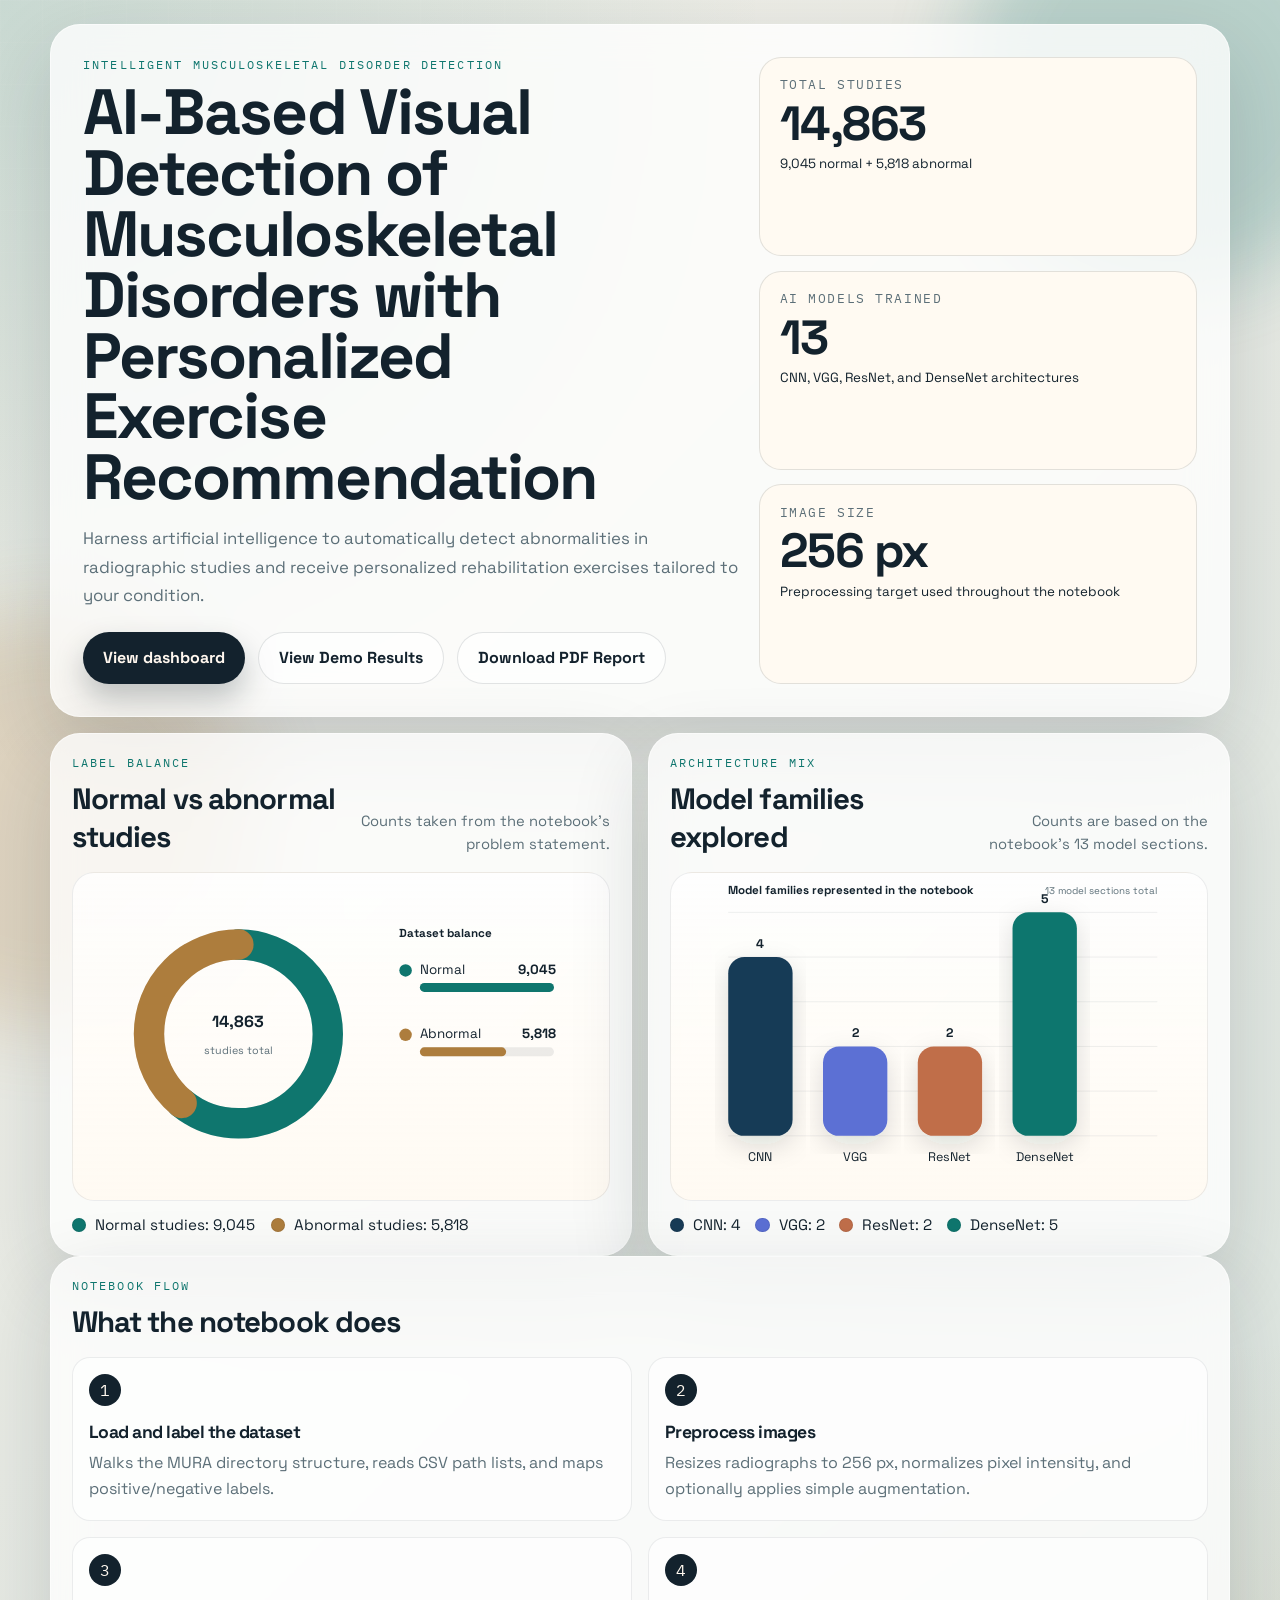
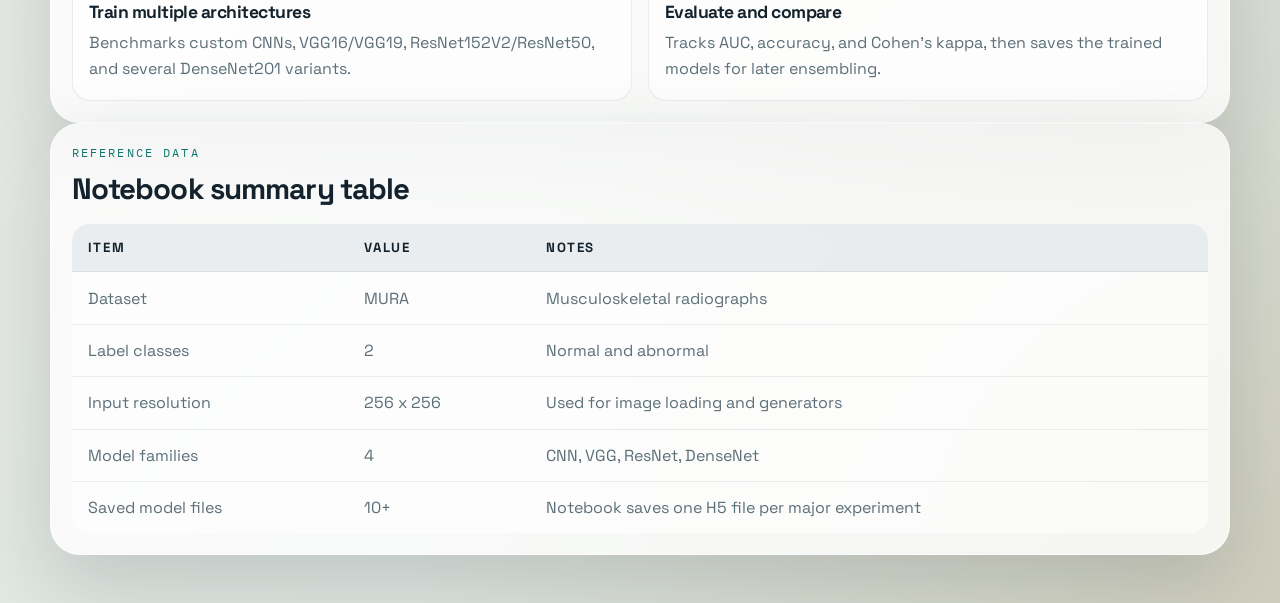
==== index.html @ 6885097f "first commit" ====
<!DOCTYPE html>
<html lang="en">
  <head>
    <meta charset="UTF-8" />
    <meta name="viewport" content="width=device-width, initial-scale=1.0" />
    <title>AI-Based Visual Detection of Musculoskeletal Disorders</title>
    <meta
      name="description"
      content="AI-powered detection and personalized exercise recommendations for musculoskeletal disorders using radiograph analysis."
    />
    <link rel="preconnect" href="https://fonts.googleapis.com" />
    <link rel="preconnect" href="https://fonts.gstatic.com" crossorigin />
    <link
      href="https://fonts.googleapis.com/css2?family=Space+Grotesk:wght@400;500;700&family=IBM+Plex+Mono:wght@400;500&display=swap"
      rel="stylesheet"
    />
    <link rel="stylesheet" href="styles.css" />
  </head>
  <body>
    <div class="ambient ambient-a"></div>
    <div class="ambient ambient-b"></div>

    <main class="page-shell">
      <section class="hero panel">
        <div class="hero-copy">
          <p class="eyebrow">Intelligent musculoskeletal disorder detection</p>
          <h1>AI-Based Visual Detection of Musculoskeletal Disorders with Personalized Exercise Recommendation</h1>
          <p class="lede">
            Harness artificial intelligence to automatically detect abnormalities in radiographic studies
            and receive personalized rehabilitation exercises tailored to your condition.
          </p>

          <div class="hero-actions">
            <a class="button button-primary" href="#dashboard">View dashboard</a>
            <a class="button button-secondary" href="demo-results.html">
              View Demo Results
            </a>
            <a class="button button-secondary" href="assets/mura-corrected-report.pdf" download>
              Download PDF Report
            </a>
          </div>
        </div>

        <div class="hero-stats" aria-label="Dataset summary">
          <article class="stat-card">
            <span>Total studies</span>
            <strong>14,863</strong>
            <small>9,045 normal + 5,818 abnormal</small>
          </article>
          <article class="stat-card">
            <span>AI models trained</span>
            <strong>13</strong>
            <small>CNN, VGG, ResNet, and DenseNet architectures</small>
          </article>
          <article class="stat-card">
            <span>Image size</span>
            <strong>256 px</strong>
            <small>Preprocessing target used throughout the notebook</small>
          </article>
        </div>
      </section>

      <section id="dashboard" class="dashboard-grid">
        <article class="panel chart-panel">
          <div class="panel-head">
            <div>
              <p class="eyebrow">Label balance</p>
              <h2>Normal vs abnormal studies</h2>
            </div>
            <p class="panel-note">Counts taken from the notebook’s problem statement.</p>
          </div>
          <div id="labelChart" class="chart-slot"></div>
          <ul class="legend">
            <li><span class="swatch swatch-normal"></span>Normal studies: 9,045</li>
            <li><span class="swatch swatch-abnormal"></span>Abnormal studies: 5,818</li>
          </ul>
        </article>

        <article class="panel chart-panel">
          <div class="panel-head">
            <div>
              <p class="eyebrow">Architecture mix</p>
              <h2>Model families explored</h2>
            </div>
            <p class="panel-note">Counts are based on the notebook’s 13 model sections.</p>
          </div>
          <div id="modelChart" class="chart-slot"></div>
          <ul class="legend legend-compact">
            <li><span class="swatch swatch-cnn"></span>CNN: 4</li>
            <li><span class="swatch swatch-vgg"></span>VGG: 2</li>
            <li><span class="swatch swatch-resnet"></span>ResNet: 2</li>
            <li><span class="swatch swatch-densenet"></span>DenseNet: 5</li>
          </ul>
        </article>
      </section>

      <section class="panel content-panel">
        <div class="panel-head">
          <div>
            <p class="eyebrow">Notebook flow</p>
            <h2>What the notebook does</h2>
          </div>
        </div>

        <div class="timeline">
          <article>
            <span>1</span>
            <h3>Load and label the dataset</h3>
            <p>Walks the MURA directory structure, reads CSV path lists, and maps positive/negative labels.</p>
          </article>
          <article>
            <span>2</span>
            <h3>Preprocess images</h3>
            <p>Resizes radiographs to 256 px, normalizes pixel intensity, and optionally applies simple augmentation.</p>
          </article>
          <article>
            <span>3</span>
            <h3>Train multiple architectures</h3>
            <p>Benchmarks custom CNNs, VGG16/VGG19, ResNet152V2/ResNet50, and several DenseNet201 variants.</p>
          </article>
          <article>
            <span>4</span>
            <h3>Evaluate and compare</h3>
            <p>Tracks AUC, accuracy, and Cohen’s kappa, then saves the trained models for later ensembling.</p>
          </article>
        </div>
      </section>

      <section class="panel content-panel">
        <div class="panel-head">
          <div>
            <p class="eyebrow">Reference data</p>
            <h2>Notebook summary table</h2>
          </div>
        </div>

        <div class="table-wrap">
          <table>
            <thead>
              <tr>
                <th>Item</th>
                <th>Value</th>
                <th>Notes</th>
              </tr>
            </thead>
            <tbody>
              <tr>
                <td>Dataset</td>
                <td>MURA</td>
                <td>Musculoskeletal radiographs</td>
              </tr>
              <tr>
                <td>Label classes</td>
                <td>2</td>
                <td>Normal and abnormal</td>
              </tr>
              <tr>
                <td>Input resolution</td>
                <td>256 x 256</td>
                <td>Used for image loading and generators</td>
              </tr>
              <tr>
                <td>Model families</td>
                <td>4</td>
                <td>CNN, VGG, ResNet, DenseNet</td>
              </tr>
              <tr>
                <td>Saved model files</td>
                <td>10+</td>
                <td>Notebook saves one H5 file per major experiment</td>
              </tr>
            </tbody>
          </table>
        </div>
      </section>
    </main>

    <script src="script.js"></script>
  </body>
</html>
---- styles.css ----
:root {
  color-scheme: light;
  --bg: #f2efe8;
  --bg-deep: #d8e3de;
  --panel: rgba(255, 255, 255, 0.78);
  --panel-solid: #fffaf2;
  --text: #13222d;
  --muted: #5c6f78;
  --line: rgba(19, 34, 45, 0.12);
  --accent: #0f766e;
  --accent-2: #ad7d3d;
  --accent-3: #183b56;
  --shadow: 0 30px 80px rgba(18, 34, 45, 0.16);
  --radius-xl: 30px;
  --radius-lg: 22px;
  --radius-md: 16px;
}

* {
  box-sizing: border-box;
}

html {
  scroll-behavior: smooth;
}

body {
  margin: 0;
  min-height: 100vh;
  color: var(--text);
  font-family: "Space Grotesk", "Trebuchet MS", sans-serif;
  background:
    radial-gradient(circle at top left, rgba(15, 118, 110, 0.18), transparent 30%),
    radial-gradient(circle at bottom right, rgba(173, 125, 61, 0.2), transparent 34%),
    linear-gradient(135deg, var(--bg) 0%, var(--bg-deep) 100%);
}

body::before {
  content: "";
  position: fixed;
  inset: 0;
  pointer-events: none;
  background-image: linear-gradient(rgba(255, 255, 255, 0.2) 1px, transparent 1px),
    linear-gradient(90deg, rgba(255, 255, 255, 0.18) 1px, transparent 1px);
  background-size: 42px 42px;
  mask-image: linear-gradient(to bottom, rgba(0, 0, 0, 0.24), transparent 80%);
}

.ambient {
  position: fixed;
  width: 26rem;
  height: 26rem;
  border-radius: 50%;
  filter: blur(40px);
  opacity: 0.22;
  pointer-events: none;
  animation: float 18s ease-in-out infinite;
}

.ambient-a {
  top: -8rem;
  right: -6rem;
  background: #0f766e;
}

.ambient-b {
  left: -10rem;
  bottom: -8rem;
  background: #ad7d3d;
  animation-delay: -6s;
}

.page-shell {
  width: min(1180px, calc(100vw - 2rem));
  margin: 0 auto;
  padding: 1.5rem 0 3rem;
  position: relative;
  z-index: 1;
}

.panel {
  background: var(--panel);
  backdrop-filter: blur(18px);
  border: 1px solid rgba(255, 255, 255, 0.5);
  box-shadow: var(--shadow);
}

.hero {
  display: grid;
  grid-template-columns: 1.35fr 0.9fr;
  gap: 1.25rem;
  padding: clamp(1.25rem, 2.8vw, 2rem);
  border-radius: var(--radius-xl);
  overflow: hidden;
}

.hero-copy h1,
.panel h2,
.timeline h3,
table th,
.stat-card strong {
  letter-spacing: -0.03em;
}

.eyebrow {
  margin: 0 0 0.65rem;
  text-transform: uppercase;
  letter-spacing: 0.18em;
  font-size: 0.74rem;
  color: var(--accent);
  font-family: "IBM Plex Mono", monospace;
}

.hero-copy h1 {
  margin: 0;
  font-size: clamp(2.6rem, 5vw, 5rem);
  line-height: 0.95;
  max-width: 12ch;
}

.lede {
  max-width: 60ch;
  font-size: 1.05rem;
  line-height: 1.7;
  color: var(--muted);
  margin: 1rem 0 1.4rem;
}

.hero-actions {
  display: flex;
  flex-wrap: wrap;
  gap: 0.8rem;
}

.button {
  display: inline-flex;
  align-items: center;
  justify-content: center;
  padding: 0.9rem 1.25rem;
  border-radius: 999px;
  text-decoration: none;
  font-weight: 700;
  transition: transform 160ms ease, box-shadow 160ms ease, background 160ms ease;
}

.button:hover {
  transform: translateY(-2px);
}

.button-primary {
  background: var(--text);
  color: #fff7ee;
  box-shadow: 0 15px 30px rgba(19, 34, 45, 0.25);
}

.button-secondary {
  background: rgba(255, 255, 255, 0.6);
  color: var(--text);
  border: 1px solid var(--line);
}

.hero-stats {
  display: grid;
  gap: 0.9rem;
}

.stat-card {
  border-radius: var(--radius-lg);
  background: var(--panel-solid);
  border: 1px solid var(--line);
  padding: 1.15rem 1.2rem;
}

.stat-card span,
.panel-note,
.timeline p,
.table-wrap td {
  color: var(--muted);
}

.stat-card span {
  display: block;
  font-size: 0.82rem;
  margin-bottom: 0.4rem;
  text-transform: uppercase;
  letter-spacing: 0.12em;
  font-family: "IBM Plex Mono", monospace;
}

.stat-card strong {
  display: block;
  font-size: clamp(2rem, 4vw, 3rem);
  line-height: 1;
}

.stat-card small {
  display: block;
  margin-top: 0.4rem;
  line-height: 1.5;
}

.dashboard-grid {
  display: grid;
  grid-template-columns: repeat(2, minmax(0, 1fr));
  gap: 1rem;
  margin-top: 1rem;
}

.chart-panel,
.content-panel {
  border-radius: var(--radius-xl);
  padding: 1.3rem;
}

.panel-head {
  display: flex;
  justify-content: space-between;
  gap: 1rem;
  align-items: end;
  margin-bottom: 1rem;
}

.panel-head h2 {
  margin: 0;
  font-size: clamp(1.4rem, 2.3vw, 2rem);
}

.panel-note {
  margin: 0;
  max-width: 28ch;
  line-height: 1.55;
  font-size: 0.92rem;
  text-align: right;
}

.chart-slot {
  min-height: 320px;
  border-radius: 22px;
  background: linear-gradient(180deg, rgba(255, 255, 255, 0.78), rgba(255, 250, 242, 0.96));
  border: 1px solid rgba(19, 34, 45, 0.08);
  overflow: hidden;
}

.legend {
  display: flex;
  flex-wrap: wrap;
  gap: 0.85rem 1rem;
  list-style: none;
  padding: 0.9rem 0 0;
  margin: 0;
  font-size: 0.95rem;
}

.legend li {
  display: inline-flex;
  align-items: center;
  gap: 0.55rem;
}

.swatch {
  width: 0.9rem;
  height: 0.9rem;
  border-radius: 999px;
  box-shadow: inset 0 0 0 1px rgba(0, 0, 0, 0.08);
}

.swatch-normal {
  background: #0f766e;
}

.swatch-abnormal {
  background: #ad7d3d;
}

.swatch-cnn {
  background: #183b56;
}

.swatch-vgg {
  background: #5b6fd4;
}

.swatch-resnet {
  background: #c06e4a;
}

.swatch-densenet {
  background: #0f766e;
}

.legend-compact {
  gap: 0.6rem 0.9rem;
}

.timeline {
  display: grid;
  grid-template-columns: repeat(2, minmax(0, 1fr));
  gap: 1rem;
}

.timeline article {
  padding: 1rem 1rem 1.1rem;
  border-radius: 18px;
  background: rgba(255, 255, 255, 0.62);
  border: 1px solid rgba(19, 34, 45, 0.08);
}

.timeline span {
  display: inline-flex;
  width: 2rem;
  height: 2rem;
  border-radius: 999px;
  align-items: center;
  justify-content: center;
  background: var(--text);
  color: #fff8ef;
  font-family: "IBM Plex Mono", monospace;
  margin-bottom: 0.9rem;
}

.timeline h3 {
  margin: 0 0 0.45rem;
  font-size: 1.1rem;
}

.timeline p {
  margin: 0;
  line-height: 1.65;
}

.table-wrap {
  overflow-x: auto;
}

table {
  width: 100%;
  border-collapse: collapse;
  background: rgba(255, 255, 255, 0.58);
  border-radius: 18px;
  overflow: hidden;
}

thead {
  background: rgba(24, 59, 86, 0.08);
}

table th,
table td {
  padding: 0.95rem 1rem;
  text-align: left;
  border-bottom: 1px solid rgba(19, 34, 45, 0.08);
}

table th {
  font-size: 0.83rem;
  text-transform: uppercase;
  letter-spacing: 0.12em;
}

table tr:last-child td {
  border-bottom: none;
}

svg text {
  font-family: "Space Grotesk", sans-serif;
}

@keyframes float {
  0%,
  100% {
    transform: translate3d(0, 0, 0) scale(1);
  }
  50% {
    transform: translate3d(0, 18px, 0) scale(1.05);
  }
}

@media (max-width: 900px) {
  .hero,
  .dashboard-grid,
  .timeline {
    grid-template-columns: 1fr;
  }

  .panel-head {
    align-items: start;
    flex-direction: column;
  }

  .panel-note {
    text-align: left;
  }
}

@media (max-width: 640px) {
  .page-shell {
    width: min(100vw - 1rem, 1180px);
    padding-top: 0.5rem;
  }

  .hero-copy h1 {
    max-width: 10ch;
  }

  .hero-actions {
    flex-direction: column;
  }

  .button {
    width: 100%;
  }
}
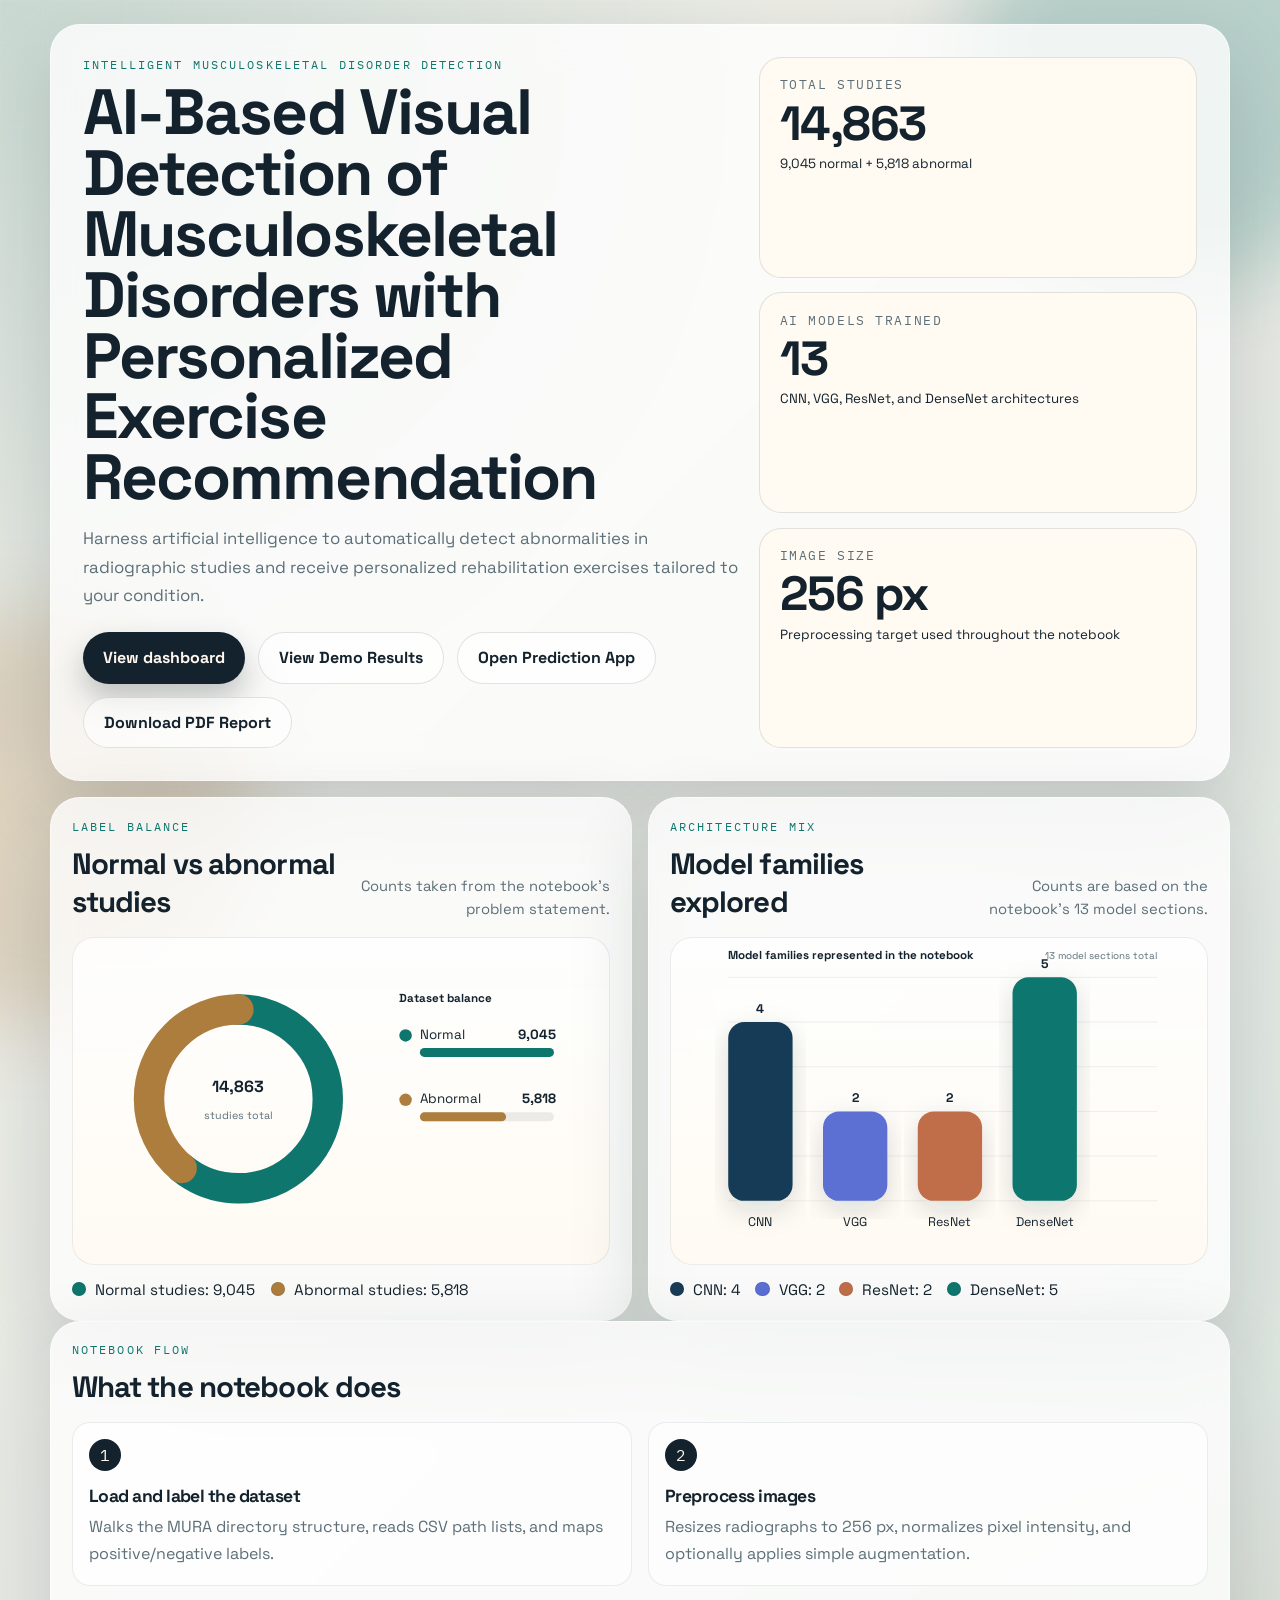
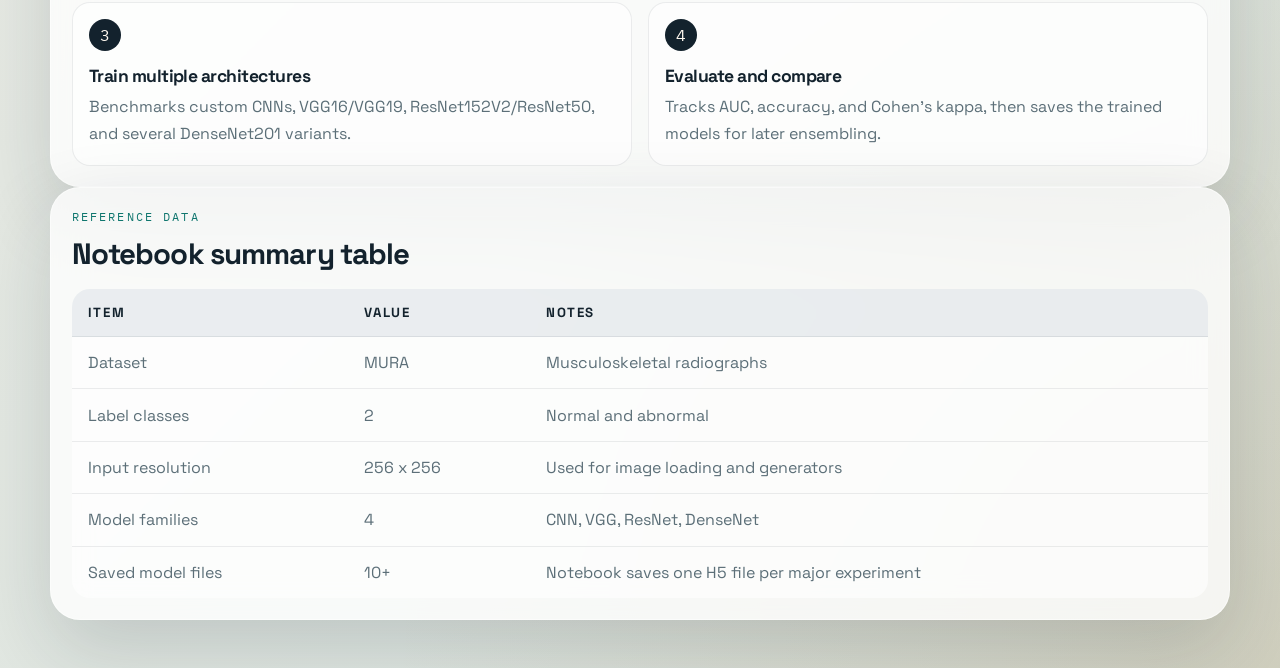
==== commit 9d60db80: "feat: infer body part from uploaded image" ====
--- a/index.html
+++ b/index.html
@@ -34,6 +34,9 @@
             <a class="button button-primary" href="#dashboard">View dashboard</a>
             <a class="button button-secondary" href="demo-results.html">
               View Demo Results
+            </a>
+            <a class="button button-secondary" href="http://127.0.0.1:5000" target="_blank" rel="noopener noreferrer">
+              Open Prediction App
             </a>
             <a class="button button-secondary" href="assets/mura-corrected-report.pdf" download>
               Download PDF Report
